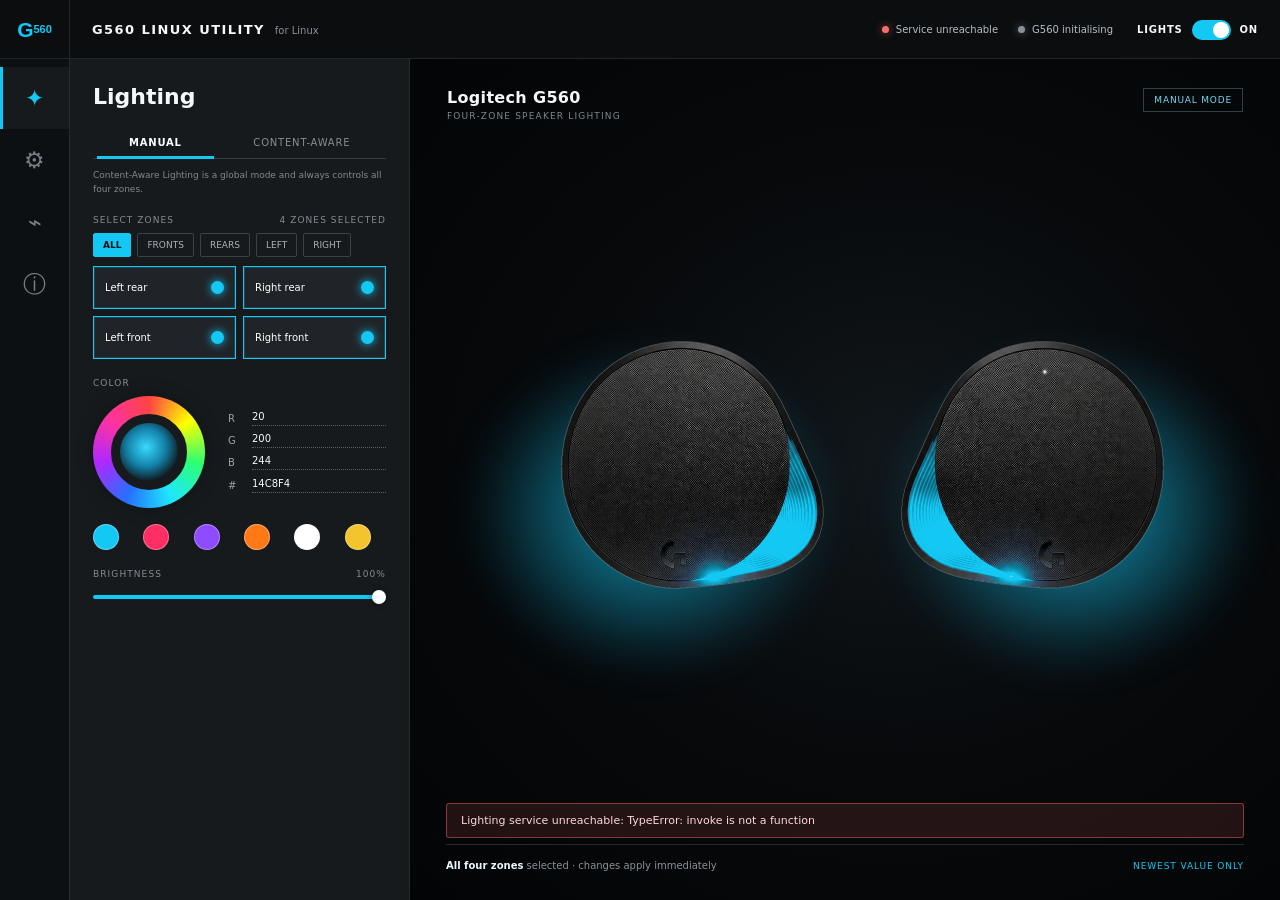
==== crates/logig560-gui/ui/index.html @ bb789a3d "rename: LogiLightShow -> G560 Linux Utility (logig560) Product name and technical slug refresh to ma" ====
<!doctype html>
<html lang="en">
  <head>
    <meta charset="utf-8" />
    <meta name="viewport" content="width=device-width, initial-scale=1" />
    <title>G560 Linux Utility</title>
    <link rel="stylesheet" href="styles.css" />
  </head>
  <body>
    <div class="first-run" data-first-run hidden>
      <div class="first-run-card">
        <div class="first-run-eyebrow">Welcome</div>
        <h2>Let's set up G560 Linux Utility</h2>
        <p>
          Three quick steps get your Logitech G560 working with content-aware
          lighting on Linux:
        </p>
        <ol class="first-run-steps">
          <li>
            <b>Speaker access.</b> Install a udev rule so your user session can
            write colors without root.
          </li>
          <li>
            <b>Background service.</b> Install a systemd user unit so lighting
            keeps running after you close this window.
          </li>
          <li>
            <b>Display capture.</b> Pick a monitor for Content-Aware mode when
            you're ready to try it.
          </li>
        </ol>
        <p class="first-run-note">
          You can revisit any of this from <b>Setup &amp; Service</b> later.
          Manual color control works right away.
        </p>
        <div class="first-run-actions">
          <button class="pill primary" data-first-run-start>
            Open Setup &amp; Service
          </button>
          <button class="pill" data-first-run-skip>
            I'll set this up later
          </button>
        </div>
      </div>
    </div>

    <div class="gh-window" data-interactive-lighting>
      <header class="gh-top">
        <div class="brandmark">G<span class="brandmark-sub">560</span></div>
        <div class="appname">
          <strong>G560 Linux Utility</strong><span>for Linux</span>
        </div>
        <div class="service-line">
          <span class="status-chip" data-service-status>
            <i class="status-dot" data-service-dot></i
            ><span data-service-label>Connecting…</span>
          </span>
          <span class="status-chip" data-device-status>
            <i class="status-dot" data-device-dot></i
            ><span data-device-label>G560 unknown</span>
          </span>
        </div>
        <div class="master">
          <span>LIGHTS</span>
          <button
            class="switch"
            data-master-switch
            aria-pressed="true"
            aria-label="Master lights on/off"
          >
            <span class="switch-knob"></span>
          </button>
          <span data-master-label>ON</span>
        </div>
      </header>
      <div class="gh-body">
        <nav class="rail" aria-label="Primary">
          <button class="railitem active" data-page="lighting" aria-current="page">
            <span aria-hidden="true">✦</span>
            <span class="sr-only">Lighting</span>
          </button>
          <button class="railitem" data-page="setup">
            <span aria-hidden="true">⚙</span>
            <span class="sr-only">Setup &amp; Service</span>
          </button>
          <button class="railitem" data-page="diagnostics">
            <span aria-hidden="true">⌁</span>
            <span class="sr-only">Diagnostics</span>
          </button>
          <button class="railitem" data-page="about">
            <span aria-hidden="true">ⓘ</span>
            <span class="sr-only">About</span>
          </button>
        </nav>

        <!-- LIGHTING PAGE -->
        <section class="page page-lighting" data-page-body="lighting">
          <aside class="controls">
            <h3>Lighting</h3>
            <div class="tabs" role="tablist">
              <button class="tab active" role="tab" data-mode-tab="manual" aria-selected="true">
                Manual
              </button>
              <button class="tab" role="tab" data-mode-tab="content-aware" aria-selected="false">
                Content-Aware
              </button>
            </div>
            <div class="global-note">
              Content-Aware Lighting is a global mode and always controls all
              four zones.
            </div>

            <!-- Manual controls -->
            <div class="mode-panel" data-mode-panel="manual">
              <div class="eyebrow eyebrow-row">
                <span>Select zones</span>
                <span data-selection-count>4 zones selected</span>
              </div>
              <div class="groups">
                <button class="group active" data-group="all">All</button>
                <button class="group" data-group="fronts">Fronts</button>
                <button class="group" data-group="rears">Rears</button>
                <button class="group" data-group="left">Left</button>
                <button class="group" data-group="right">Right</button>
              </div>
              <div class="zone-grid">
                <button class="zone selected" data-zone="left-rear" aria-pressed="true">
                  <span>Left rear</span><i class="led"></i>
                </button>
                <button class="zone selected" data-zone="right-rear" aria-pressed="true">
                  <span>Right rear</span><i class="led"></i>
                </button>
                <button class="zone selected" data-zone="left-front" aria-pressed="true">
                  <span>Left front</span><i class="led"></i>
                </button>
                <button class="zone selected" data-zone="right-front" aria-pressed="true">
                  <span>Right front</span><i class="led"></i>
                </button>
              </div>
              <div class="eyebrow">Color</div>
              <div class="picker-row">
                <label class="colorwheel" title="Open the color picker">
                  <input
                    data-color-input
                    type="color"
                    value="#14c8f4"
                    aria-label="Color for selected zones"
                  />
                </label>
                <div>
                  <div class="rgb" data-rgb-output>
                    <span>R</span><b>20</b><span>G</span><b>200</b><span>B</span
                    ><b>244</b>
                  </div>
                  <div class="rgb rgb-hex">
                    <span>#</span><b data-hex-output>14C8F4</b>
                  </div>
                </div>
              </div>
              <div class="palette">
                <button data-palette-color="#14C8F4" aria-label="Cyan"></button>
                <button data-palette-color="#FF2E64" aria-label="Pink"></button>
                <button data-palette-color="#8D4CFF" aria-label="Purple"></button>
                <button data-palette-color="#FF7A16" aria-label="Orange"></button>
                <button data-palette-color="#FFFFFF" aria-label="White"></button>
                <button data-palette-color="#F3C42D" aria-label="Yellow"></button>
              </div>
              <div class="eyebrow eyebrow-row">
                <span>Brightness</span>
                <span data-brightness-value>100%</span>
              </div>
              <input
                class="slider"
                type="range"
                min="0"
                max="100"
                step="1"
                value="100"
                data-brightness-input
                aria-label="Brightness for selected zones"
              />
            </div>

            <!-- Content-Aware controls -->
            <div class="mode-panel" data-mode-panel="content-aware" hidden>
              <div class="eyebrow">Capture backend</div>
              <div class="ca-summary">
                <div class="ca-row">
                  <span>Backend</span>
                  <b data-ca-backend>Desktop Portal</b>
                </div>
                <div class="ca-row">
                  <span>Capture</span>
                  <b data-ca-capture>—</b>
                </div>
                <div class="ca-row">
                  <span>Rate</span>
                  <b data-ca-rate>—</b>
                </div>
                <div class="ca-row">
                  <span>Stalls</span>
                  <b data-ca-stalls>0</b>
                </div>
              </div>
              <div class="ca-actions">
                <button class="pill primary" data-choose-display>
                  Choose display…
                </button>
                <button class="pill" data-restart-capture>Restart capture</button>
              </div>
              <p class="ca-note">
                Desktop Portal reopens the system monitor chooser. Gaming Mode
                uses the direct Gamescope PipeWire node and does not use the
                portal.
              </p>
            </div>
          </aside>
          <main class="stage">
            <div class="device-head">
              <div class="device-title">
                <strong>Logitech G560</strong
                ><span>Four-zone speaker lighting</span>
              </div>
              <span class="status-badge" data-mode-badge>Manual mode</span>
            </div>
            <div class="hero">
              <div class="hero-pair">
                <div class="speaker-half">
                  <div class="rear-light-glow" data-light-zone="left-rear"></div>
                  <img
                    class="speaker-image"
                    src="assets/g560-left-front-neutral-soft-apex-v2.png"
                    alt="Left G560 satellite"
                  />
                  <div class="light-tint left-front" data-light-zone="left-front"></div>
                </div>
                <div class="speaker-half">
                  <div class="rear-light-glow" data-light-zone="right-rear"></div>
                  <img
                    class="speaker-image"
                    src="assets/g560-right-front-neutral-soft-apex-v2.png"
                    alt="Right G560 satellite"
                  />
                  <div class="light-tint right-front" data-light-zone="right-front"></div>
                </div>
              </div>
            </div>
            <div class="stage-foot">
              <div class="selected-copy">
                <b data-selection-copy>All four zones</b> selected · changes
                apply immediately
              </div>
              <div class="live" data-live-label>Newest value only</div>
            </div>
            <div class="banner" data-banner hidden>
              <span data-banner-text></span>
            </div>
          </main>
        </section>

        <!-- SETUP PAGE -->
        <section class="page page-solo" data-page-body="setup" hidden>
          <div class="page-inner">
            <h2>Setup &amp; Service</h2>
            <p class="page-lede">
              Set up device access and the background service. Everything below
              is safe to re-run.
            </p>

            <div class="card">
              <h3>Speaker access (udev rule)</h3>
              <p>
                Grants your user session access to the G560's HID interface so
                G560 Linux Utility can write colors without root.
              </p>
              <ul class="stat-list" data-udev-stats>
                <li>Rule installed: <b data-udev-rule>checking…</b></li>
                <li>G560 detected: <b data-udev-device>checking…</b></li>
                <li>User can write: <b data-udev-writable>checking…</b></li>
              </ul>
              <div class="card-actions">
                <button class="pill primary" data-install-udev>
                  Install / repair udev rule
                </button>
                <button class="pill" data-refresh-udev>Recheck</button>
              </div>
              <div class="action-outcome" data-udev-outcome hidden></div>
            </div>

            <div class="card">
              <h3>Background service (systemd user unit)</h3>
              <p>
                Installs a per-user systemd unit that keeps lighting running
                even when the GUI is closed.
              </p>
              <ul class="stat-list" data-service-stats>
                <li>Unit installed: <b data-service-installed>checking…</b></li>
                <li>Enabled at login: <b data-service-enabled>checking…</b></li>
                <li>Currently active: <b data-service-active>checking…</b></li>
                <li>Unit path: <code data-service-path>—</code></li>
              </ul>
              <div class="card-actions">
                <button class="pill primary" data-install-service>
                  Install &amp; enable
                </button>
                <button class="pill" data-service-start>Start</button>
                <button class="pill" data-service-stop>Stop</button>
                <button class="pill" data-service-restart>Restart</button>
                <button class="pill" data-refresh-service>Recheck</button>
              </div>
              <div class="action-outcome" data-service-outcome hidden></div>
            </div>
          </div>
        </section>

        <!-- DIAGNOSTICS PAGE -->
        <section class="page page-solo" data-page-body="diagnostics" hidden>
          <div class="page-inner">
            <h2>Diagnostics</h2>
            <p class="page-lede">
              Runtime health and color-free counters. Nothing here contains
              captured imagery, sampled colors, or color history.
            </p>

            <div class="metric-grid">
              <div class="metric">
                <div class="metric-label">Service</div>
                <div class="metric-value" data-diag-service>—</div>
              </div>
              <div class="metric">
                <div class="metric-label">G560 writer</div>
                <div class="metric-value" data-diag-writer>—</div>
              </div>
              <div class="metric">
                <div class="metric-label">Capture</div>
                <div class="metric-value" data-diag-capture>—</div>
              </div>
              <div class="metric">
                <div class="metric-label">Mode</div>
                <div class="metric-value" data-diag-mode>—</div>
              </div>
              <div class="metric">
                <div class="metric-label">Backend</div>
                <div class="metric-value" data-diag-backend>—</div>
              </div>
              <div class="metric">
                <div class="metric-label">Frames captured</div>
                <div class="metric-value" data-diag-frames>0</div>
              </div>
              <div class="metric">
                <div class="metric-label">Newest replacements</div>
                <div class="metric-value" data-diag-newest>0</div>
              </div>
              <div class="metric">
                <div class="metric-label">Capture stalls</div>
                <div class="metric-value" data-diag-stalls>0</div>
              </div>
              <div class="metric">
                <div class="metric-label">USB report failures</div>
                <div class="metric-value" data-diag-usbfail>0</div>
              </div>
              <div class="metric">
                <div class="metric-label">USB recoveries</div>
                <div class="metric-value" data-diag-usbrec>0</div>
              </div>
              <div class="metric">
                <div class="metric-label">Capture rate</div>
                <div class="metric-value" data-diag-rate>—</div>
              </div>
              <div class="metric">
                <div class="metric-label">Revision</div>
                <div class="metric-value" data-diag-revision>0</div>
              </div>
            </div>

            <div class="card-actions">
              <button class="pill primary" data-copy-diagnostics>
                Copy diagnostic report
              </button>
              <span class="copy-feedback" data-copy-feedback></span>
            </div>
          </div>
        </section>

        <!-- ABOUT PAGE -->
        <section class="page page-solo" data-page-body="about" hidden>
          <div class="page-inner">
            <h2>About</h2>
            <p class="page-lede">
              G560 Linux Utility is a Linux-native lighting controller for the
              Logitech G560 speaker set.
            </p>
            <ul class="stat-list" data-about-info>
              <li>GUI version: <b data-about-gui>—</b></li>
              <li>Service API version: <b data-about-api>—</b></li>
              <li>Bus name: <code data-about-bus>—</code></li>
              <li>Build target: <b data-about-target>—</b></li>
              <li>Distribution: <b data-about-distro>—</b></li>
              <li>Session type: <b data-about-session>—</b></li>
              <li>Desktop: <b data-about-desktop>—</b></li>
              <li>Kernel: <b data-about-kernel>—</b></li>
            </ul>
            <p class="page-lede">
              This application stores no captured imagery, sampled colors,
              color history, cloud accounts, or telemetry. All device access
              is local.
            </p>
            <div class="card-actions">
              <button class="pill primary" data-copy-version>
                Copy version information
              </button>
              <span class="copy-feedback" data-version-feedback></span>
            </div>
          </div>
        </section>
      </div>
    </div>
    <script src="app.js" type="module"></script>
  </body>
</html>
---- crates/logig560-gui/ui/styles.css ----
:root {
  --cyan: #14c8f4;
  --ink: #07090b;
  --panel: #171a1d;
  --panel2: #202428;
  --line: #30363b;
  --copy: #f5f7f9;
  --muted: #899198;
  --danger: #ff6a6a;
  --warn: #f3c42d;
  --ok: #5ee394;
}

* {
  box-sizing: border-box;
}

html,
body {
  margin: 0;
  padding: 0;
  height: 100%;
  background: var(--ink);
  color: var(--copy);
  font-family: system-ui, -apple-system, "Segoe UI", sans-serif;
  font-size: 13px;
  overflow: hidden;
}

.sr-only {
  position: absolute;
  width: 1px;
  height: 1px;
  padding: 0;
  margin: -1px;
  overflow: hidden;
  clip: rect(0, 0, 0, 0);
  border: 0;
}

.gh-window {
  height: 100vh;
  display: grid;
  grid-template-rows: 59px 1fr;
  background: var(--ink);
}

.gh-top {
  display: grid;
  grid-template-columns: 70px 340px 1fr auto;
  align-items: center;
  border-bottom: 1px solid #202529;
  background: #0b0d0f;
}

.brandmark {
  width: 70px;
  height: 59px;
  display: flex;
  align-items: center;
  justify-content: center;
  color: var(--cyan);
  font: 900 21px/1 sans-serif;
  letter-spacing: -2px;
  border-right: 1px solid #202529;
}
.brandmark-sub {
  font-size: 11px;
  letter-spacing: 0;
  margin-left: 2px;
}

.appname {
  padding-left: 22px;
}
.appname strong {
  font-size: 13px;
  letter-spacing: 0.11em;
  text-transform: uppercase;
}
.appname span {
  color: var(--muted);
  font-size: 10px;
  margin-left: 10px;
}

.service-line {
  justify-self: end;
  display: flex;
  gap: 20px;
  align-items: center;
  font-size: 10px;
  color: #b6bec4;
  padding-right: 6px;
}

.status-chip {
  display: inline-flex;
  align-items: center;
  gap: 7px;
}
.status-dot {
  width: 7px;
  height: 7px;
  border-radius: 50%;
  background: var(--muted);
  box-shadow: 0 0 8px rgba(160, 168, 173, 0.6);
  transition: background 120ms, box-shadow 120ms;
}
.status-dot.ok {
  background: var(--ok);
  box-shadow: 0 0 9px rgba(94, 227, 148, 0.72);
}
.status-dot.warn {
  background: var(--warn);
  box-shadow: 0 0 9px rgba(243, 196, 45, 0.6);
}
.status-dot.error {
  background: var(--danger);
  box-shadow: 0 0 9px rgba(255, 106, 106, 0.6);
}

.master {
  margin: 0 22px 0 18px;
  display: flex;
  gap: 9px;
  align-items: center;
  font-size: 10px;
  font-weight: 750;
  letter-spacing: 0.08em;
}
.switch {
  width: 39px;
  height: 20px;
  background: var(--cyan);
  border: none;
  border-radius: 20px;
  position: relative;
  cursor: pointer;
  padding: 0;
  transition: background 120ms;
}
.switch[aria-pressed="false"] {
  background: #3a4147;
}
.switch-knob {
  position: absolute;
  top: 2px;
  right: 2px;
  width: 16px;
  height: 16px;
  border-radius: 50%;
  background: white;
  transition: right 120ms, left 120ms;
}
.switch[aria-pressed="false"] .switch-knob {
  right: auto;
  left: 2px;
}
.switch:focus-visible {
  outline: 2px solid var(--cyan);
  outline-offset: 2px;
}

.gh-body {
  display: grid;
  grid-template-columns: 70px 1fr;
  min-height: 0;
}

.page {
  display: none;
  min-height: 0;
  min-width: 0;
}
.page-lighting {
  display: grid;
  grid-template-columns: 340px 1fr;
  min-height: 0;
}
.page-solo {
  overflow-y: auto;
  padding: 32px 40px;
  background: var(--panel);
}
.page.active {
  display: block;
}
.page-lighting.active {
  display: grid;
}
.page-lighting {
  display: none;
}
.page-lighting.active {
  display: grid;
}

.page-inner {
  max-width: 780px;
  margin: 0 auto;
}
.page-inner h2 {
  margin: 0 0 8px;
  font-size: 24px;
  font-weight: 720;
}
.page-lede {
  color: var(--muted);
  font-size: 12px;
  margin: 0 0 20px;
  line-height: 1.5;
}

.card {
  background: #15191c;
  border: 1px solid #2c3237;
  padding: 20px 22px;
  margin-bottom: 18px;
  border-radius: 4px;
}
.card h3 {
  margin: 0 0 6px;
  font-size: 14px;
  font-weight: 700;
  letter-spacing: 0.02em;
}
.card p {
  margin: 0 0 14px;
  color: var(--muted);
  font-size: 11px;
  line-height: 1.6;
}

.stat-list {
  list-style: none;
  padding: 0;
  margin: 0 0 16px;
  display: grid;
  gap: 6px;
  font-size: 12px;
  color: #b6bec4;
}
.stat-list b {
  color: var(--copy);
  font-weight: 600;
}
.stat-list code {
  font-family: ui-monospace, "SF Mono", Menlo, monospace;
  font-size: 10.5px;
  color: #a6bbc6;
  background: #0d1114;
  padding: 1px 6px;
  border-radius: 2px;
}
.stat-list b.ok {
  color: var(--ok);
}
.stat-list b.warn {
  color: var(--warn);
}
.stat-list b.error {
  color: var(--danger);
}

.card-actions {
  display: flex;
  gap: 8px;
  flex-wrap: wrap;
  align-items: center;
}
.pill {
  border: 1px solid #3a4248;
  color: #d4dbe0;
  background: transparent;
  padding: 8px 14px;
  font: inherit;
  font-size: 11px;
  border-radius: 2px;
  cursor: pointer;
  transition: background 100ms, border-color 100ms;
}
.pill:hover:not(:disabled) {
  border-color: #4b555c;
  background: #1c2126;
}
.pill.primary {
  color: #061015;
  background: var(--cyan);
  border-color: var(--cyan);
  font-weight: 700;
}
.pill.primary:hover:not(:disabled) {
  background: #43d5f7;
  border-color: #43d5f7;
}
.pill:disabled {
  opacity: 0.55;
  cursor: not-allowed;
}
.pill:focus-visible {
  outline: 2px solid var(--cyan);
  outline-offset: 2px;
}

.action-outcome {
  margin-top: 12px;
  padding: 10px 14px;
  border-radius: 3px;
  font-size: 11px;
  line-height: 1.5;
}
.action-outcome.ok {
  background: rgba(94, 227, 148, 0.09);
  border: 1px solid rgba(94, 227, 148, 0.4);
  color: #d0f5df;
}
.action-outcome.err {
  background: rgba(255, 106, 106, 0.09);
  border: 1px solid rgba(255, 106, 106, 0.42);
  color: #ffd7d7;
}

.metric-grid {
  display: grid;
  grid-template-columns: repeat(auto-fill, minmax(180px, 1fr));
  gap: 10px;
  margin-bottom: 20px;
}
.metric {
  background: #15191c;
  border: 1px solid #2c3237;
  padding: 12px 14px;
  border-radius: 3px;
}
.metric-label {
  font-size: 9px;
  text-transform: uppercase;
  letter-spacing: 0.12em;
  color: var(--muted);
  margin-bottom: 5px;
}
.metric-value {
  font-size: 18px;
  font-weight: 600;
  color: var(--copy);
  font-variant-numeric: tabular-nums;
}
.metric-value.ok {
  color: var(--ok);
}
.metric-value.warn {
  color: var(--warn);
}
.metric-value.error {
  color: var(--danger);
}

.copy-feedback {
  font-size: 10px;
  color: var(--ok);
  margin-left: 4px;
}

/* First-run overlay */
.first-run {
  position: fixed;
  inset: 0;
  background: rgba(3, 4, 5, 0.72);
  backdrop-filter: blur(6px);
  display: flex;
  align-items: center;
  justify-content: center;
  z-index: 10;
  padding: 32px;
}
.first-run[hidden] {
  display: none;
}
.first-run-card {
  background: var(--panel);
  border: 1px solid #30363b;
  padding: 34px 38px;
  border-radius: 6px;
  max-width: 520px;
  box-shadow: 0 30px 90px rgba(0, 0, 0, 0.55);
}
.first-run-eyebrow {
  font-size: 9px;
  text-transform: uppercase;
  letter-spacing: 0.14em;
  color: var(--cyan);
  margin-bottom: 8px;
}
.first-run-card h2 {
  margin: 0 0 12px;
  font-size: 24px;
  font-weight: 720;
}
.first-run-card p {
  color: var(--muted);
  font-size: 12.5px;
  line-height: 1.55;
  margin: 0 0 14px;
}
.first-run-steps {
  color: #cfd6db;
  font-size: 12px;
  line-height: 1.55;
  padding-left: 22px;
  margin: 0 0 14px;
}
.first-run-steps li {
  margin-bottom: 8px;
}
.first-run-steps b {
  color: var(--copy);
}
.first-run-note {
  font-size: 11px;
  color: var(--muted);
  border-top: 1px solid #262b2f;
  padding-top: 12px;
}
.first-run-actions {
  display: flex;
  gap: 8px;
  margin-top: 8px;
}

/* Content-Aware inline panel */
.mode-panel {
  display: block;
}
.mode-panel[hidden] {
  display: none;
}
.ca-summary {
  display: grid;
  gap: 6px;
  margin-bottom: 16px;
  padding: 12px 14px;
  background: #1a1f23;
  border: 1px solid #2c3237;
  border-radius: 3px;
}
.ca-row {
  display: flex;
  justify-content: space-between;
  font-size: 11px;
}
.ca-row span {
  color: var(--muted);
}
.ca-row b {
  font-weight: 600;
  color: var(--copy);
}
.ca-actions {
  display: flex;
  gap: 8px;
  flex-wrap: wrap;
  margin-bottom: 14px;
}
.ca-note {
  font-size: 10px;
  color: var(--muted);
  line-height: 1.5;
  margin: 0;
}

.rail {
  border-right: 1px solid #262b2f;
  background: #0d1012;
  padding-top: 8px;
  display: flex;
  flex-direction: column;
}
.railitem {
  height: 62px;
  border: none;
  background: transparent;
  color: #778087;
  font-size: 23px;
  cursor: pointer;
  position: relative;
  display: flex;
  align-items: center;
  justify-content: center;
}
.railitem[disabled] {
  cursor: not-allowed;
  opacity: 0.5;
}
.railitem.active {
  background: #161a1d;
  color: var(--cyan);
}
.railitem.active::before {
  content: "";
  position: absolute;
  left: 0;
  top: 0;
  bottom: 0;
  width: 3px;
  background: var(--cyan);
}
.railitem:focus-visible {
  outline: 2px solid var(--cyan);
  outline-offset: -4px;
}

.controls {
  background: var(--panel);
  border-right: 1px solid #262b2f;
  padding: 25px 23px 20px;
  overflow-y: auto;
}
.controls.locked {
  opacity: 0.55;
  pointer-events: none;
}
.controls h3 {
  margin: 0 0 19px;
  font-size: 22px;
  font-weight: 720;
}

.eyebrow {
  color: #838c93;
  font-size: 9px;
  text-transform: uppercase;
  letter-spacing: 0.12em;
  margin: 19px 0 8px;
}
.eyebrow-row {
  display: flex;
  justify-content: space-between;
  align-items: baseline;
}

.tabs {
  display: grid;
  grid-template-columns: 1fr 1.35fr;
  border-bottom: 1px solid #353b40;
  margin-bottom: 22px;
}
.tab {
  padding: 9px 3px 10px;
  text-align: center;
  color: #858d94;
  font-size: 10px;
  text-transform: uppercase;
  letter-spacing: 0.08em;
  position: relative;
  background: transparent;
  border: none;
  cursor: pointer;
  font-family: inherit;
}
.tab.active {
  color: white;
  font-weight: 800;
}
.tab.active::after {
  content: "";
  position: absolute;
  left: 4px;
  right: 4px;
  bottom: -1px;
  height: 3px;
  background: var(--cyan);
}
.tab:focus-visible {
  outline: 2px solid var(--cyan);
  outline-offset: 2px;
}

.global-note {
  margin: -12px 0 17px;
  font-size: 9px;
  line-height: 1.5;
  color: #7f898f;
}

.groups {
  display: flex;
  gap: 6px;
  flex-wrap: wrap;
}
.group {
  border: 1px solid #3a4248;
  color: #aab1b7;
  border-radius: 2px;
  padding: 6px 9px;
  font: inherit;
  font-size: 9px;
  text-transform: uppercase;
  background: transparent;
  cursor: pointer;
}
.group.active {
  color: #061015;
  background: var(--cyan);
  border-color: var(--cyan);
  font-weight: 800;
}
.group:focus-visible {
  outline: 2px solid var(--cyan);
  outline-offset: 2px;
}

.zone-grid {
  display: grid;
  grid-template-columns: 1fr 1fr;
  gap: 7px;
  margin-top: 9px;
}
.zone {
  height: 43px;
  border: 1px solid #3a4147;
  background: #202428;
  display: flex;
  align-items: center;
  justify-content: space-between;
  padding: 0 11px;
  font: inherit;
  font-size: 10px;
  color: #aeb5ba;
  cursor: pointer;
}
.zone.selected {
  border-color: var(--cyan);
  color: white;
  box-shadow: inset 0 0 0 1px rgba(20, 200, 244, 0.2);
}
.zone.mixed {
  border-color: var(--warn);
}
.zone:focus-visible {
  outline: 2px solid var(--cyan);
  outline-offset: -1px;
}
.led {
  width: 13px;
  height: 13px;
  border-radius: 50%;
  background: #22bff2;
  box-shadow: 0 0 10px rgba(34, 191, 242, 0.7);
  transition: background-color 80ms;
}

.picker-row {
  display: grid;
  grid-template-columns: 116px 1fr;
  align-items: center;
  gap: 19px;
  margin-top: 2px;
}
.colorwheel {
  width: 112px;
  height: 112px;
  border-radius: 50%;
  background: conic-gradient(
    #f44,
    #ff0,
    #2cff72,
    #1ee7ff,
    #2670ff,
    #ae29ff,
    #ff32a2,
    #f44
  );
  position: relative;
  box-shadow: 0 0 18px rgba(0, 0, 0, 0.28);
  cursor: pointer;
  display: block;
}
.colorwheel::before {
  content: "";
  position: absolute;
  inset: 18px;
  border-radius: 50%;
  background: radial-gradient(
    circle at 45% 42%,
    #38d9ff 0,
    #1380a7 42%,
    #101519 75%
  );
  border: 9px solid var(--panel);
  pointer-events: none;
}
.colorwheel input {
  position: absolute;
  inset: 0;
  z-index: 2;
  width: 100%;
  height: 100%;
  opacity: 0;
  cursor: pointer;
}

.rgb {
  display: grid;
  grid-template-columns: 15px 1fr;
  gap: 7px 9px;
  font-size: 10px;
  align-items: center;
}
.rgb span {
  color: #9aa2a8;
}
.rgb b {
  font-weight: 500;
  padding-bottom: 3px;
  border-bottom: 1px dotted #596168;
}
.rgb-hex {
  margin-top: 8px;
}

.palette {
  display: grid;
  grid-template-columns: repeat(6, 1fr);
  gap: 9px;
  margin-top: 16px;
}
.palette button {
  display: block;
  width: 26px;
  height: 26px;
  border-radius: 50%;
  border: 1px solid rgba(255, 255, 255, 0.32);
  padding: 0;
  background: #14c8f4;
  cursor: pointer;
}
.palette button:nth-child(2) {
  background: #ff2e64;
}
.palette button:nth-child(3) {
  background: #8d4cff;
}
.palette button:nth-child(4) {
  background: #ff7a16;
}
.palette button:nth-child(5) {
  background: #fff;
}
.palette button:nth-child(6) {
  background: #f3c42d;
}
.palette button:focus-visible {
  outline: 2px solid var(--cyan);
  outline-offset: 2px;
}

.slider {
  -webkit-appearance: none;
  appearance: none;
  width: 100%;
  height: 4px;
  border-radius: 2px;
  background: linear-gradient(90deg, var(--cyan) 0 var(--pct, 100%), #667077 var(--pct, 100%) 100%);
  outline: none;
  margin: 6px 0 8px;
}
.slider::-webkit-slider-thumb {
  -webkit-appearance: none;
  width: 14px;
  height: 14px;
  border-radius: 50%;
  background: white;
  border: none;
  cursor: pointer;
  box-shadow: 0 0 6px rgba(0, 0, 0, 0.4);
}
.slider::-moz-range-thumb {
  width: 14px;
  height: 14px;
  border-radius: 50%;
  background: white;
  border: none;
  cursor: pointer;
  box-shadow: 0 0 6px rgba(0, 0, 0, 0.4);
}

.stage {
  position: relative;
  overflow: hidden;
  background: radial-gradient(
    ellipse at 56% 48%,
    #11171b 0,
    #07090b 50%,
    #030405 100%
  );
  min-width: 400px;
}
.device-head {
  position: absolute;
  z-index: 3;
  top: 29px;
  left: 37px;
  right: 37px;
  display: flex;
  align-items: start;
  justify-content: space-between;
}
.device-title strong {
  display: block;
  font-size: 16px;
  letter-spacing: 0.02em;
}
.device-title span {
  font-size: 9px;
  color: #7e888f;
  text-transform: uppercase;
  letter-spacing: 0.13em;
}
.status-badge {
  border: 1px solid #2d4147;
  color: #77d9f1;
  padding: 6px 10px;
  font-size: 9px;
  text-transform: uppercase;
  letter-spacing: 0.09em;
}
.hero {
  position: absolute;
  left: 7%;
  right: 3%;
  top: 95px;
  bottom: 104px;
  display: flex;
  align-items: center;
  justify-content: center;
}
.hero-pair {
  width: 100%;
  max-width: 840px;
  height: 100%;
  display: flex;
  gap: 8%;
}
.speaker-half {
  flex: 1 1 0;
  min-width: 0;
  height: 100%;
  display: flex;
  align-items: center;
  justify-content: center;
  position: relative;
  isolation: isolate;
}
.speaker-half .speaker-image {
  width: 100%;
  height: 100%;
  object-fit: contain;
  filter: brightness(1.18) contrast(1.07);
  position: relative;
  z-index: 2;
}
.rear-light-glow {
  position: absolute;
  z-index: 1;
  left: 1%;
  right: 1%;
  bottom: 20%;
  height: 49%;
  border-radius: 50%;
  pointer-events: none;
  background: radial-gradient(
    ellipse at center,
    var(--zone-color, #14c8f4) 0,
    color-mix(in srgb, var(--zone-color, #14c8f4) 55%, transparent) 34%,
    transparent 72%
  );
  filter: blur(24px);
  opacity: 0.72;
  transition: background 35ms linear;
}
.light-tint {
  position: absolute;
  z-index: 3;
  inset: 0;
  pointer-events: none;
  background: var(--zone-color, #14c8f4);
  mix-blend-mode: multiply;
  -webkit-mask-position: center;
  -webkit-mask-repeat: no-repeat;
  -webkit-mask-size: contain;
  mask-position: center;
  mask-repeat: no-repeat;
  mask-size: contain;
  transition: background-color 35ms linear;
}
.light-tint.left-front {
  -webkit-mask-image: url("assets/g560-left-front-light-coverage.png");
  mask-image: url("assets/g560-left-front-light-coverage.png");
}
.light-tint.right-front {
  -webkit-mask-image: url("assets/g560-right-front-light-coverage.png");
  mask-image: url("assets/g560-right-front-light-coverage.png");
}
.stage-foot {
  position: absolute;
  left: 36px;
  right: 36px;
  bottom: 29px;
  padding-top: 15px;
  border-top: 1px solid #242a2e;
  display: flex;
  justify-content: space-between;
  align-items: center;
}
.selected-copy {
  font-size: 10px;
  color: #899198;
}
.selected-copy b {
  color: #eaf8fc;
}
.live {
  color: var(--cyan);
  font-size: 9px;
  text-transform: uppercase;
  letter-spacing: 0.1em;
}

.banner {
  position: absolute;
  left: 36px;
  right: 36px;
  bottom: 62px;
  padding: 10px 14px;
  background: rgba(255, 106, 106, 0.12);
  border: 1px solid rgba(255, 106, 106, 0.45);
  color: #ffd7d7;
  font-size: 11px;
  border-radius: 3px;
  z-index: 4;
}
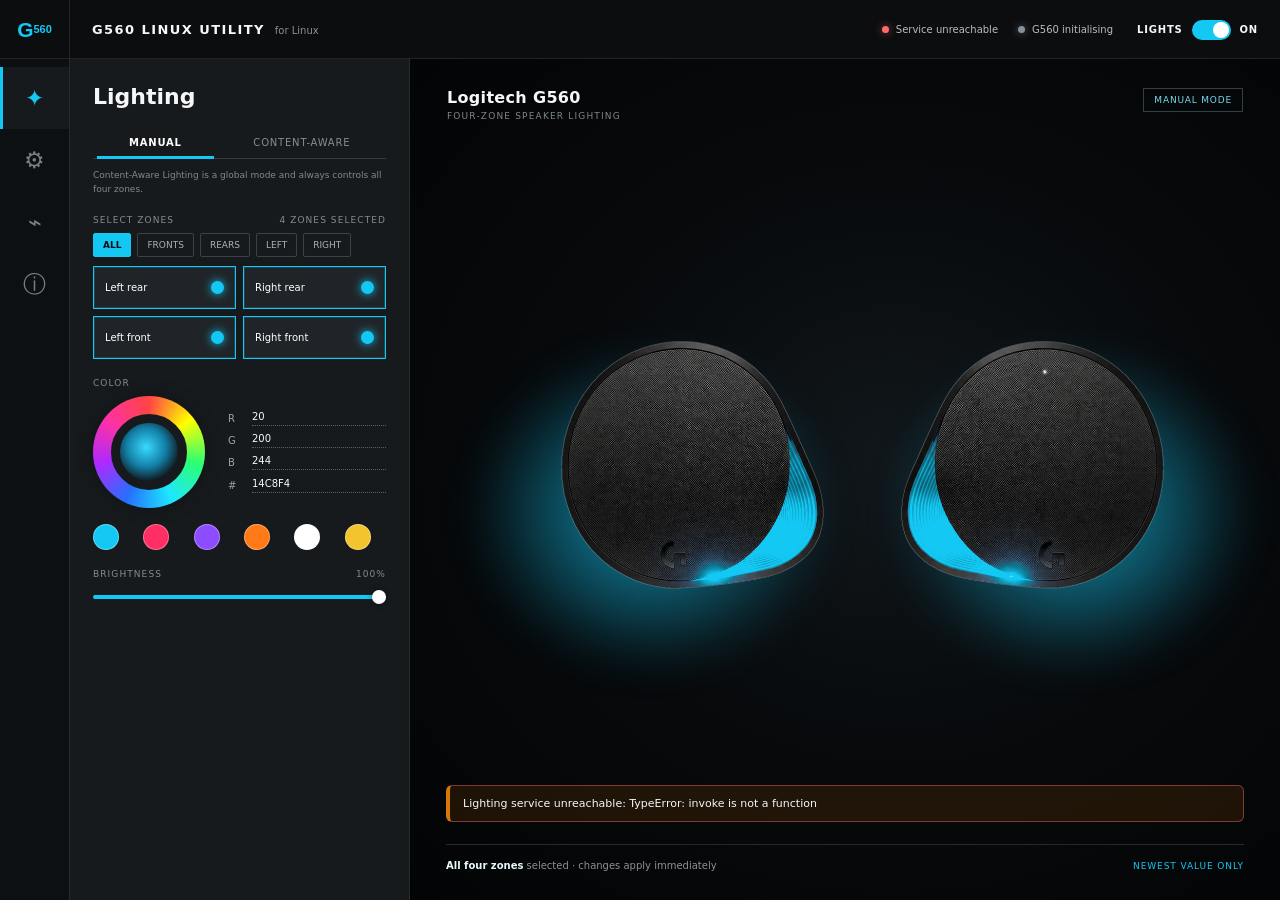
==== commit 1926e0eb: "ui: add Gaming Mode service card, uninstall buttons, launcher banner HTML+CSS only; JS bindings arri" ====
--- a/crates/logig560-gui/ui/index.html
+++ b/crates/logig560-gui/ui/index.html
@@ -267,6 +267,18 @@
               is safe to re-run.
             </p>
 
+            <aside class="banner" data-launcher-banner hidden>
+              <p>
+                The AppImage has moved since the service was installed.
+                The current launcher script points at
+                <code data-launcher-old-path></code>.
+                Click below to re-link it to the current AppImage.
+              </p>
+              <div class="card-actions">
+                <button class="pill primary" data-relink-launcher>Re-link now</button>
+              </div>
+            </aside>
+
             <div class="card">
               <h3>Speaker access (udev rule)</h3>
               <p>
@@ -303,12 +315,35 @@
                 <button class="pill primary" data-install-service>
                   Install &amp; enable
                 </button>
+                <button class="pill" data-uninstall-service>Uninstall</button>
                 <button class="pill" data-service-start>Start</button>
                 <button class="pill" data-service-stop>Stop</button>
                 <button class="pill" data-service-restart>Restart</button>
                 <button class="pill" data-refresh-service>Recheck</button>
               </div>
               <div class="action-outcome" data-service-outcome hidden></div>
+            </div>
+
+            <div class="card" data-service-card="gaming">
+              <h3>Gaming Mode service <small>(Bazzite Gamescope)</small></h3>
+              <p>
+                Enabled in Desktop Mode but only activates when Steam
+                Gaming Mode starts (via
+                <code>gamescope-session-plus@steam.service</code>).
+              </p>
+              <ul class="stat-list" data-gaming-stats>
+                <li>Unit installed: <b data-gaming-installed>checking…</b></li>
+                <li>Enabled at login: <b data-gaming-enabled>checking…</b></li>
+                <li>Currently active: <b data-gaming-active>checking…</b></li>
+              </ul>
+              <div class="card-actions">
+                <button class="pill primary" data-install-gaming>
+                  Install &amp; enable
+                </button>
+                <button class="pill" data-uninstall-gaming>Uninstall</button>
+                <button class="pill" data-refresh-gaming>Recheck</button>
+              </div>
+              <div class="action-outcome" data-gaming-outcome hidden></div>
             </div>
           </div>
         </section>
--- a/crates/logig560-gui/ui/styles.css
+++ b/crates/logig560-gui/ui/styles.css
@@ -940,3 +940,21 @@
   border-radius: 3px;
   z-index: 4;
 }
+
+/* AppImage launcher-stale banner (Setup & Service page). */
+.banner {
+  background: rgba(217, 119, 6, 0.12);
+  border-left: 4px solid #d97706;
+  padding: 0.85rem 1rem;
+  margin-bottom: 1.25rem;
+  border-radius: 6px;
+  color: inherit;
+}
+.banner p {
+  margin: 0 0 0.5rem;
+}
+.banner code {
+  background: rgba(0, 0, 0, 0.06);
+  padding: 0 0.25rem;
+  border-radius: 3px;
+}
